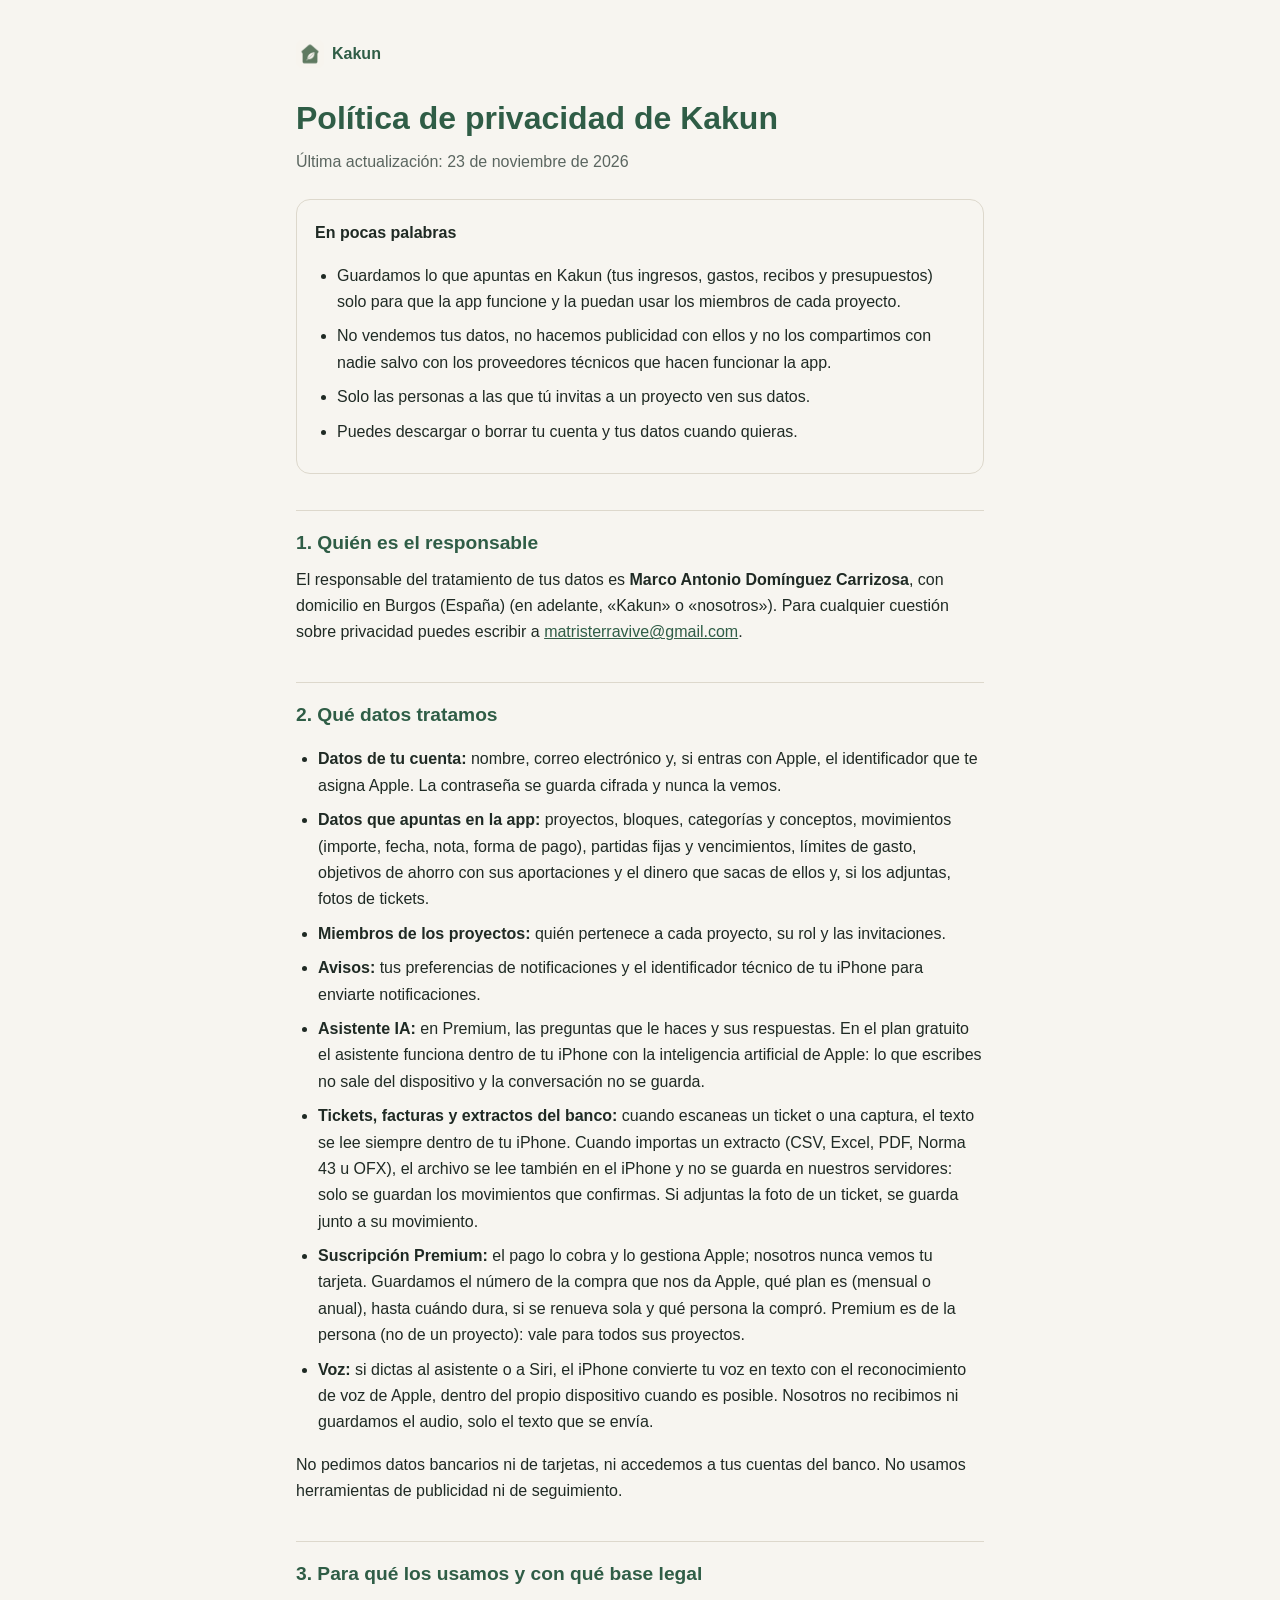
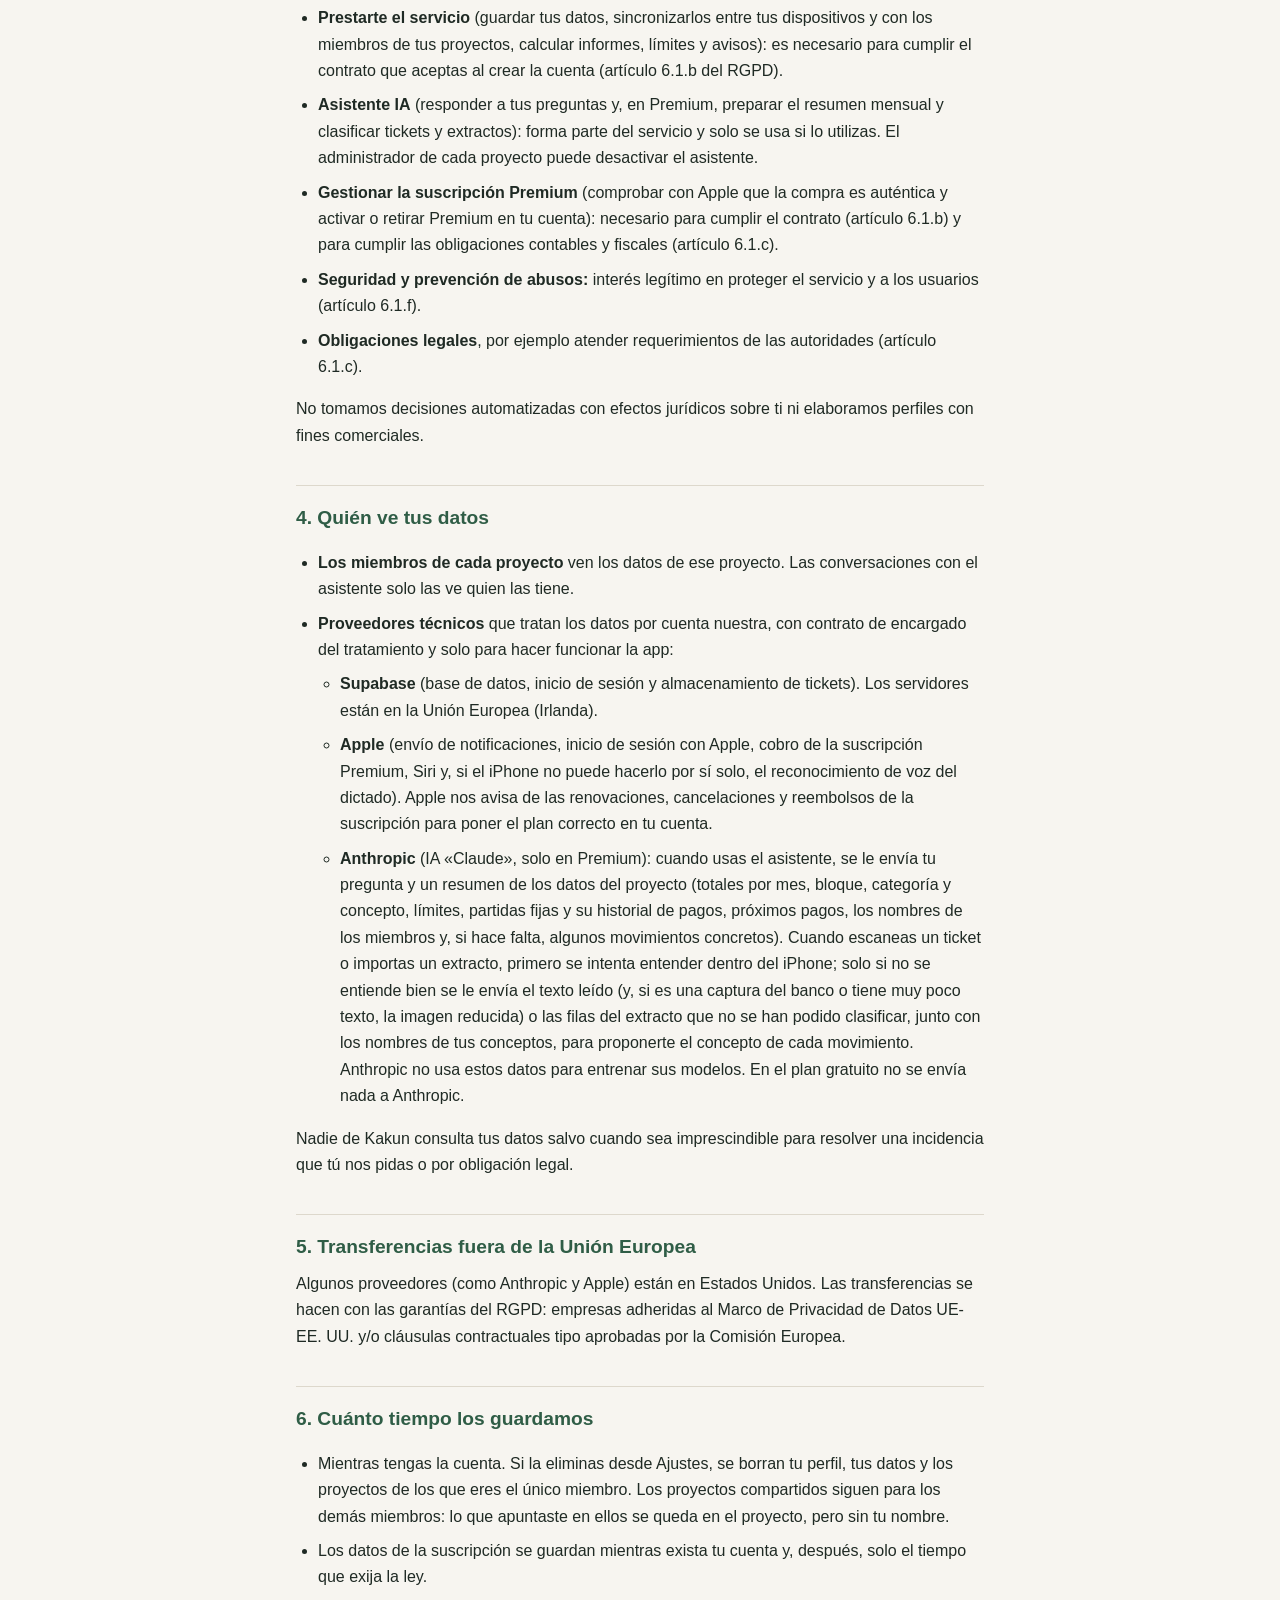
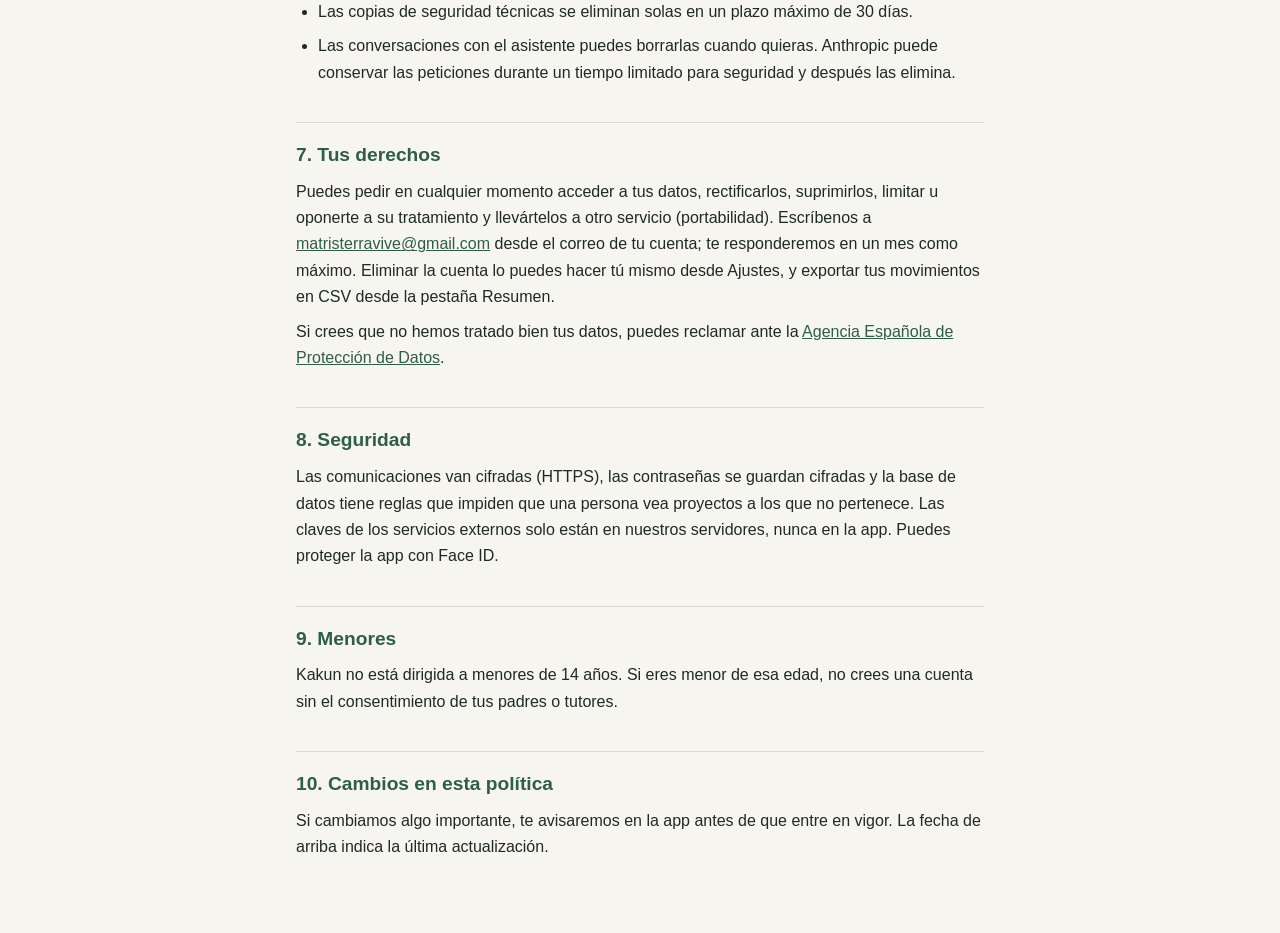
==== privacidad/index.html @ 2e1392f8 "Web de Kakun: portada, soporte y la política en /privacidad/ Co-Authored-By: Claude Opus 5.5 <norepl" ====
<!doctype html>
<html lang="es">
<head>
<meta charset="utf-8">
<meta name="viewport" content="width=device-width, initial-scale=1">
<title>Kakun · Política de privacidad</title>
<meta name="description" content="Política de privacidad de la app Kakun.">
<link rel="icon" href="/img/favicon.png">
<link rel="apple-touch-icon" href="/img/apple-touch-icon.png">
<style>
:root{--fondo:#f7f5f0;--texto:#1f2a24;--secundario:#5b6660;--primario:#2f5d46;--linea:#ddd8cc}
@media (prefers-color-scheme:dark){:root{--fondo:#151816;--texto:#e8e6e1;--secundario:#a5aca7;--primario:#8cc0a2;--linea:#2c312e}}
*{box-sizing:border-box}
body{margin:0;background:var(--fondo);color:var(--texto);font:16px/1.65 -apple-system,BlinkMacSystemFont,"Segoe UI",Roboto,sans-serif}
main{max-width:720px;margin:0 auto;padding:40px 16px 64px}
h1{color:var(--primario);font-size:2rem;margin:0 0 4px}
h2{color:var(--primario);font-size:1.2rem;margin:36px 0 8px;padding-top:16px;border-top:1px solid var(--linea)}
p,li{margin:8px 0}
ul{padding-left:22px}
.fecha{color:var(--secundario);margin:0 0 24px}
.resumen{border:1px solid var(--linea);border-radius:14px;padding:12px 18px}
a{color:var(--primario)}
.volver{display:inline-flex;align-items:center;gap:8px;text-decoration:none;font-weight:600;margin-bottom:24px}
.volver img{width:28px;height:28px;border-radius:7px}
</style>
</head>
<body>
<main>
<a class="volver" href="/"><img src="/img/icono.png" alt="">Kakun</a>
<h1>Política de privacidad de Kakun</h1>
<p class="fecha">Última actualización: 23 de noviembre de 2026</p>

<div class="resumen">
<p><strong>En pocas palabras</strong></p>
<ul>
<li>Guardamos lo que apuntas en Kakun (tus ingresos, gastos, recibos y presupuestos) solo para que la app funcione y la puedan usar los miembros de cada proyecto.</li>
<li>No vendemos tus datos, no hacemos publicidad con ellos y no los compartimos con nadie salvo con los proveedores técnicos que hacen funcionar la app.</li>
<li>Solo las personas a las que tú invitas a un proyecto ven sus datos.</li>
<li>Puedes descargar o borrar tu cuenta y tus datos cuando quieras.</li>
</ul>
</div>

<h2>1. Quién es el responsable</h2>
<p>El responsable del tratamiento de tus datos es <strong>Marco Antonio Domínguez Carrizosa</strong>, con domicilio en Burgos (España) (en adelante, «Kakun» o «nosotros»). Para cualquier cuestión sobre privacidad puedes escribir a <a href="mailto:matristerravive@gmail.com">matristerravive@gmail.com</a>.</p>

<h2>2. Qué datos tratamos</h2>
<ul>
<li><strong>Datos de tu cuenta:</strong> nombre, correo electrónico y, si entras con Apple, el identificador que te asigna Apple. La contraseña se guarda cifrada y nunca la vemos.</li>
<li><strong>Datos que apuntas en la app:</strong> proyectos, bloques, categorías y conceptos, movimientos (importe, fecha, nota, forma de pago), partidas fijas y vencimientos, límites de gasto, objetivos de ahorro con sus aportaciones y el dinero que sacas de ellos y, si los adjuntas, fotos de tickets.</li>
<li><strong>Miembros de los proyectos:</strong> quién pertenece a cada proyecto, su rol y las invitaciones.</li>
<li><strong>Avisos:</strong> tus preferencias de notificaciones y el identificador técnico de tu iPhone para enviarte notificaciones.</li>
<li><strong>Asistente IA:</strong> en Premium, las preguntas que le haces y sus respuestas. En el plan gratuito el asistente funciona dentro de tu iPhone con la inteligencia artificial de Apple: lo que escribes no sale del dispositivo y la conversación no se guarda.</li>
<li><strong>Tickets, facturas y extractos del banco:</strong> cuando escaneas un ticket o una captura, el texto se lee siempre dentro de tu iPhone. Cuando importas un extracto (CSV, Excel, PDF, Norma 43 u OFX), el archivo se lee también en el iPhone y no se guarda en nuestros servidores: solo se guardan los movimientos que confirmas. Si adjuntas la foto de un ticket, se guarda junto a su movimiento.</li>
<li><strong>Suscripción Premium:</strong> el pago lo cobra y lo gestiona Apple; nosotros nunca vemos tu tarjeta. Guardamos el número de la compra que nos da Apple, qué plan es (mensual o anual), hasta cuándo dura, si se renueva sola y qué persona la compró. Premium es de la persona (no de un proyecto): vale para todos sus proyectos.</li>
<li><strong>Voz:</strong> si dictas al asistente o a Siri, el iPhone convierte tu voz en texto con el reconocimiento de voz de Apple, dentro del propio dispositivo cuando es posible. Nosotros no recibimos ni guardamos el audio, solo el texto que se envía.</li>
</ul>
<p>No pedimos datos bancarios ni de tarjetas, ni accedemos a tus cuentas del banco. No usamos herramientas de publicidad ni de seguimiento.</p>

<h2>3. Para qué los usamos y con qué base legal</h2>
<ul>
<li><strong>Prestarte el servicio</strong> (guardar tus datos, sincronizarlos entre tus dispositivos y con los miembros de tus proyectos, calcular informes, límites y avisos): es necesario para cumplir el contrato que aceptas al crear la cuenta (artículo 6.1.b del RGPD).</li>
<li><strong>Asistente IA</strong> (responder a tus preguntas y, en Premium, preparar el resumen mensual y clasificar tickets y extractos): forma parte del servicio y solo se usa si lo utilizas. El administrador de cada proyecto puede desactivar el asistente.</li>
<li><strong>Gestionar la suscripción Premium</strong> (comprobar con Apple que la compra es auténtica y activar o retirar Premium en tu cuenta): necesario para cumplir el contrato (artículo 6.1.b) y para cumplir las obligaciones contables y fiscales (artículo 6.1.c).</li>
<li><strong>Seguridad y prevención de abusos:</strong> interés legítimo en proteger el servicio y a los usuarios (artículo 6.1.f).</li>
<li><strong>Obligaciones legales</strong>, por ejemplo atender requerimientos de las autoridades (artículo 6.1.c).</li>
</ul>
<p>No tomamos decisiones automatizadas con efectos jurídicos sobre ti ni elaboramos perfiles con fines comerciales.</p>

<h2>4. Quién ve tus datos</h2>
<ul>
<li><strong>Los miembros de cada proyecto</strong> ven los datos de ese proyecto. Las conversaciones con el asistente solo las ve quien las tiene.</li>
<li><strong>Proveedores técnicos</strong> que tratan los datos por cuenta nuestra, con contrato de encargado del tratamiento y solo para hacer funcionar la app:
<ul>
<li><strong>Supabase</strong> (base de datos, inicio de sesión y almacenamiento de tickets). Los servidores están en la Unión Europea (Irlanda).</li>
<li><strong>Apple</strong> (envío de notificaciones, inicio de sesión con Apple, cobro de la suscripción Premium, Siri y, si el iPhone no puede hacerlo por sí solo, el reconocimiento de voz del dictado). Apple nos avisa de las renovaciones, cancelaciones y reembolsos de la suscripción para poner el plan correcto en tu cuenta.</li>
<li><strong>Anthropic</strong> (IA «Claude», solo en Premium): cuando usas el asistente, se le envía tu pregunta y un resumen de los datos del proyecto (totales por mes, bloque, categoría y concepto, límites, partidas fijas y su historial de pagos, próximos pagos, los nombres de los miembros y, si hace falta, algunos movimientos concretos). Cuando escaneas un ticket o importas un extracto, primero se intenta entender dentro del iPhone; solo si no se entiende bien se le envía el texto leído (y, si es una captura del banco o tiene muy poco texto, la imagen reducida) o las filas del extracto que no se han podido clasificar, junto con los nombres de tus conceptos, para proponerte el concepto de cada movimiento. Anthropic no usa estos datos para entrenar sus modelos. En el plan gratuito no se envía nada a Anthropic.</li>
</ul>
</li>
</ul>
<p>Nadie de Kakun consulta tus datos salvo cuando sea imprescindible para resolver una incidencia que tú nos pidas o por obligación legal.</p>

<h2>5. Transferencias fuera de la Unión Europea</h2>
<p>Algunos proveedores (como Anthropic y Apple) están en Estados Unidos. Las transferencias se hacen con las garantías del RGPD: empresas adheridas al Marco de Privacidad de Datos UE-EE. UU. y/o cláusulas contractuales tipo aprobadas por la Comisión Europea.</p>

<h2>6. Cuánto tiempo los guardamos</h2>
<ul>
<li>Mientras tengas la cuenta. Si la eliminas desde Ajustes, se borran tu perfil, tus datos y los proyectos de los que eres el único miembro. Los proyectos compartidos siguen para los demás miembros: lo que apuntaste en ellos se queda en el proyecto, pero sin tu nombre.</li>
<li>Los datos de la suscripción se guardan mientras exista tu cuenta y, después, solo el tiempo que exija la ley.</li>
<li>Las copias de seguridad técnicas se eliminan solas en un plazo máximo de 30 días.</li>
<li>Las conversaciones con el asistente puedes borrarlas cuando quieras. Anthropic puede conservar las peticiones durante un tiempo limitado para seguridad y después las elimina.</li>
</ul>

<h2>7. Tus derechos</h2>
<p>Puedes pedir en cualquier momento acceder a tus datos, rectificarlos, suprimirlos, limitar u oponerte a su tratamiento y llevártelos a otro servicio (portabilidad). Escríbenos a <a href="mailto:matristerravive@gmail.com">matristerravive@gmail.com</a> desde el correo de tu cuenta; te responderemos en un mes como máximo. Eliminar la cuenta lo puedes hacer tú mismo desde Ajustes, y exportar tus movimientos en CSV desde la pestaña Resumen.</p>
<p>Si crees que no hemos tratado bien tus datos, puedes reclamar ante la <a href="https://www.aepd.es">Agencia Española de Protección de Datos</a>.</p>

<h2>8. Seguridad</h2>
<p>Las comunicaciones van cifradas (HTTPS), las contraseñas se guardan cifradas y la base de datos tiene reglas que impiden que una persona vea proyectos a los que no pertenece. Las claves de los servicios externos solo están en nuestros servidores, nunca en la app. Puedes proteger la app con Face ID.</p>

<h2>9. Menores</h2>
<p>Kakun no está dirigida a menores de 14 años. Si eres menor de esa edad, no crees una cuenta sin el consentimiento de tus padres o tutores.</p>

<h2>10. Cambios en esta política</h2>
<p>Si cambiamos algo importante, te avisaremos en la app antes de que entre en vigor. La fecha de arriba indica la última actualización.</p>
</main>
</body>
</html>
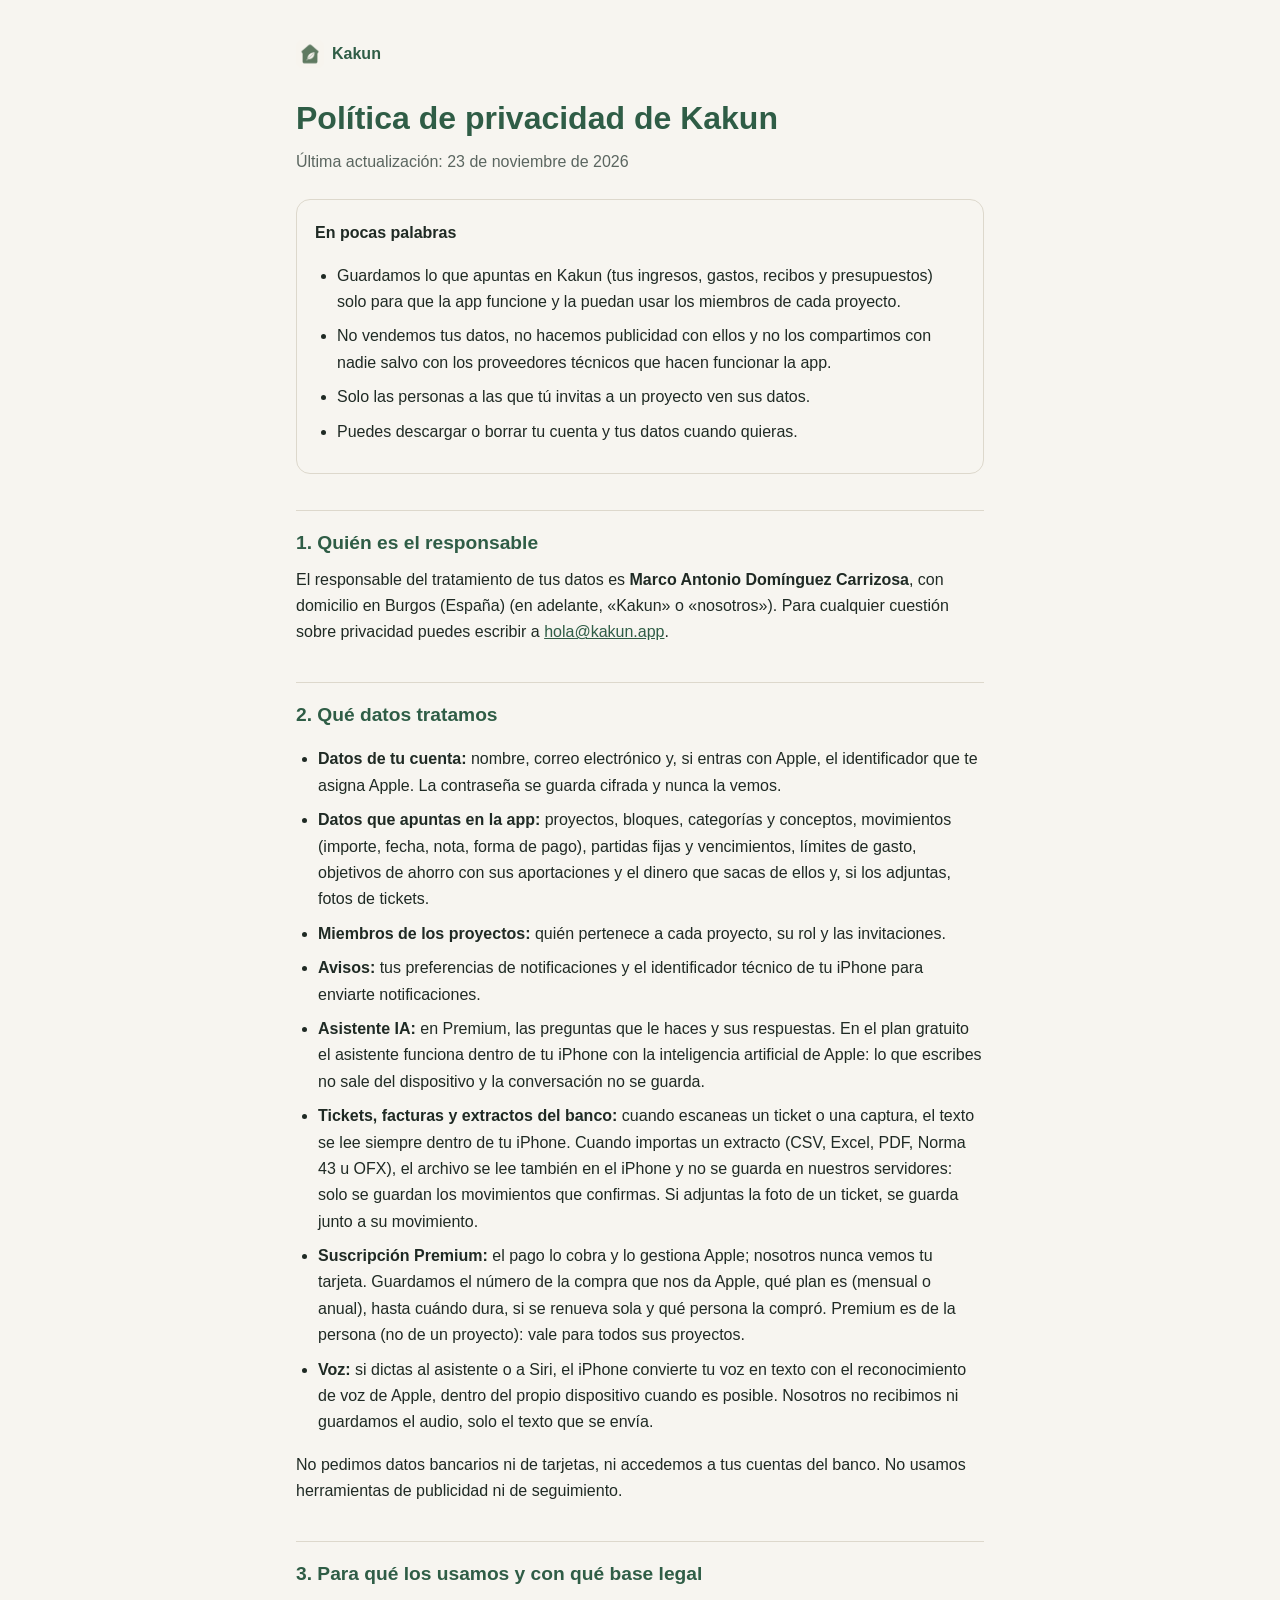
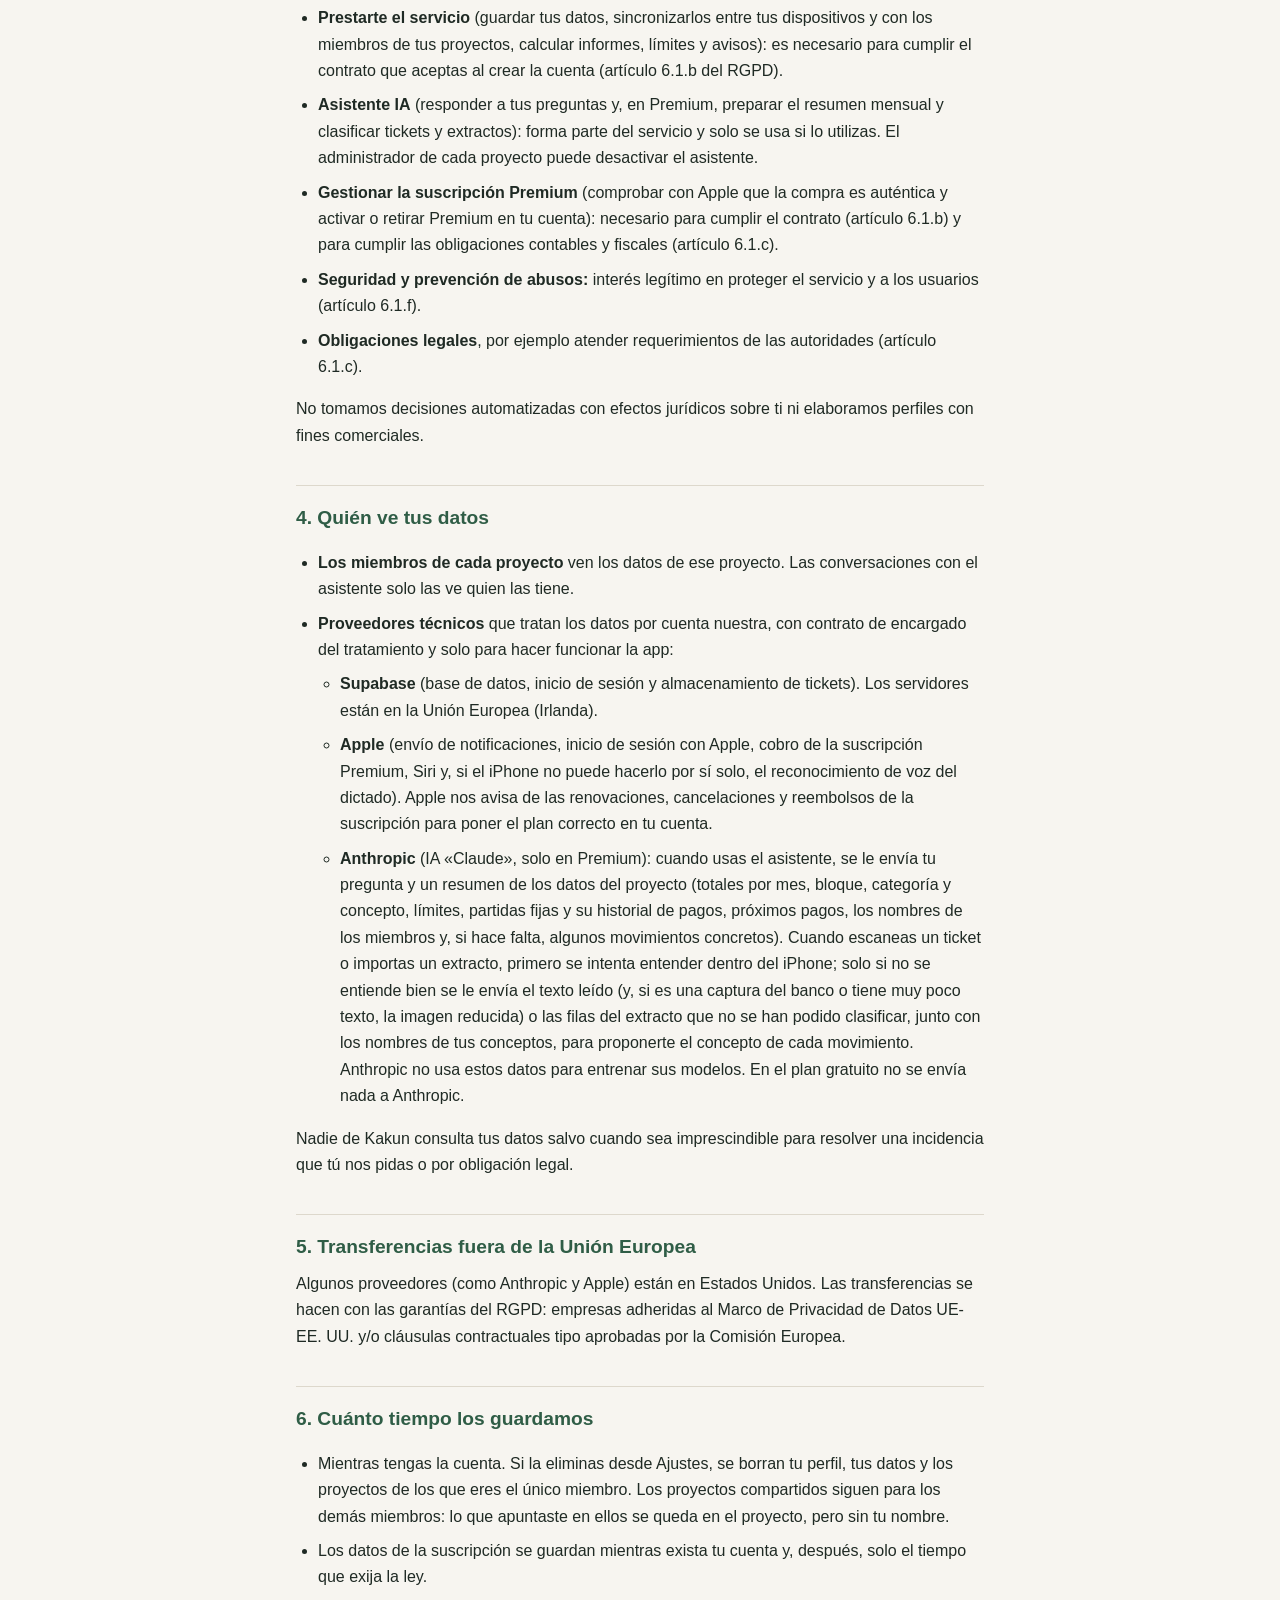
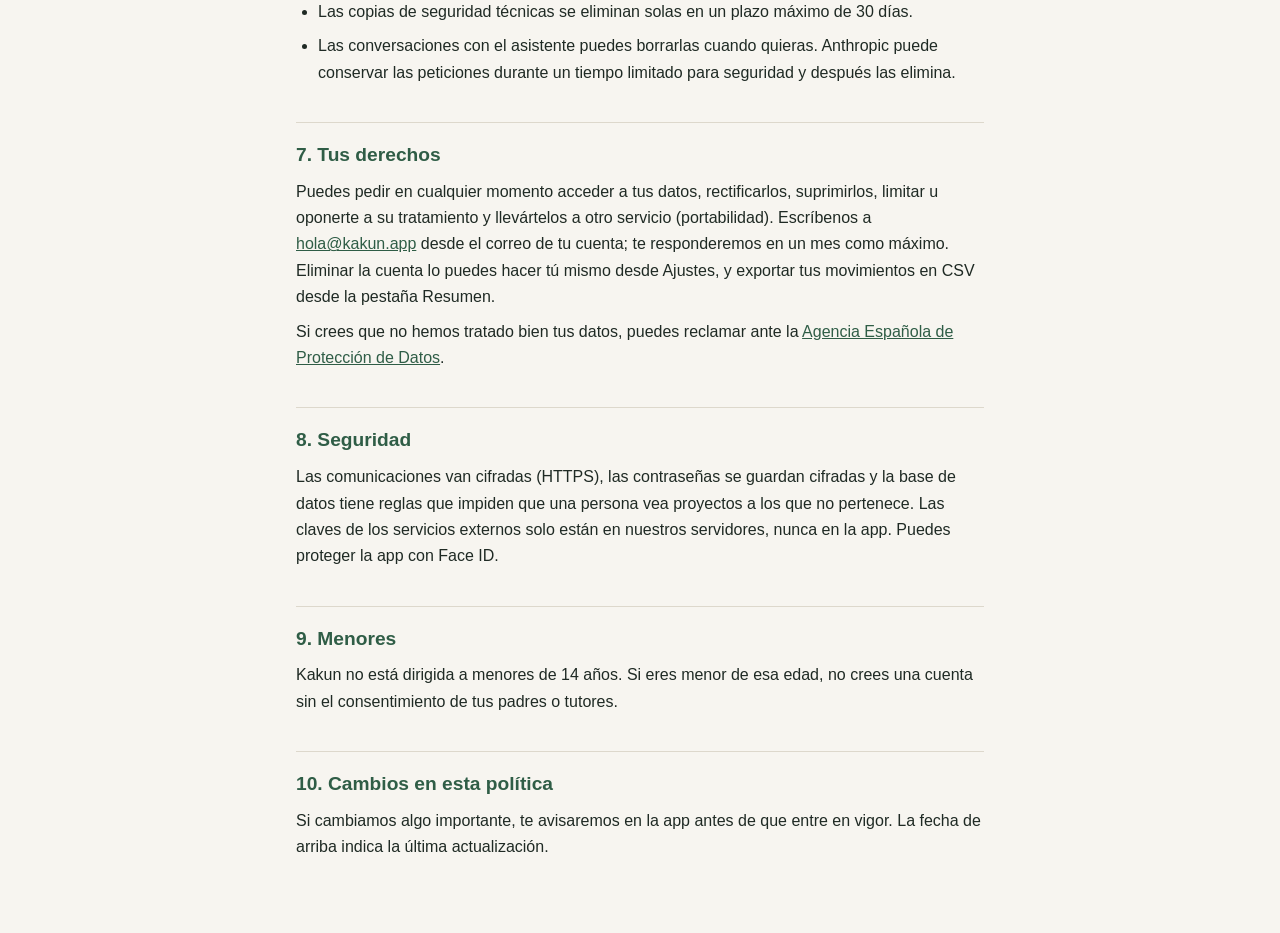
==== commit 0168b2bd: "Privacidad: el contacto pasa a ser hola@kakun.app Co-Authored-By: Claude Opus 5.5 <noreply@anthropic" ====
--- a/privacidad/index.html
+++ b/privacidad/index.html
@@ -41,7 +41,7 @@
 </div>
 
 <h2>1. Quién es el responsable</h2>
-<p>El responsable del tratamiento de tus datos es <strong>Marco Antonio Domínguez Carrizosa</strong>, con domicilio en Burgos (España) (en adelante, «Kakun» o «nosotros»). Para cualquier cuestión sobre privacidad puedes escribir a <a href="mailto:matristerravive@gmail.com">matristerravive@gmail.com</a>.</p>
+<p>El responsable del tratamiento de tus datos es <strong>Marco Antonio Domínguez Carrizosa</strong>, con domicilio en Burgos (España) (en adelante, «Kakun» o «nosotros»). Para cualquier cuestión sobre privacidad puedes escribir a <a href="mailto:hola@kakun.app">hola@kakun.app</a>.</p>
 
 <h2>2. Qué datos tratamos</h2>
 <ul>
@@ -91,7 +91,7 @@
 </ul>
 
 <h2>7. Tus derechos</h2>
-<p>Puedes pedir en cualquier momento acceder a tus datos, rectificarlos, suprimirlos, limitar u oponerte a su tratamiento y llevártelos a otro servicio (portabilidad). Escríbenos a <a href="mailto:matristerravive@gmail.com">matristerravive@gmail.com</a> desde el correo de tu cuenta; te responderemos en un mes como máximo. Eliminar la cuenta lo puedes hacer tú mismo desde Ajustes, y exportar tus movimientos en CSV desde la pestaña Resumen.</p>
+<p>Puedes pedir en cualquier momento acceder a tus datos, rectificarlos, suprimirlos, limitar u oponerte a su tratamiento y llevártelos a otro servicio (portabilidad). Escríbenos a <a href="mailto:hola@kakun.app">hola@kakun.app</a> desde el correo de tu cuenta; te responderemos en un mes como máximo. Eliminar la cuenta lo puedes hacer tú mismo desde Ajustes, y exportar tus movimientos en CSV desde la pestaña Resumen.</p>
 <p>Si crees que no hemos tratado bien tus datos, puedes reclamar ante la <a href="https://www.aepd.es">Agencia Española de Protección de Datos</a>.</p>
 
 <h2>8. Seguridad</h2>
